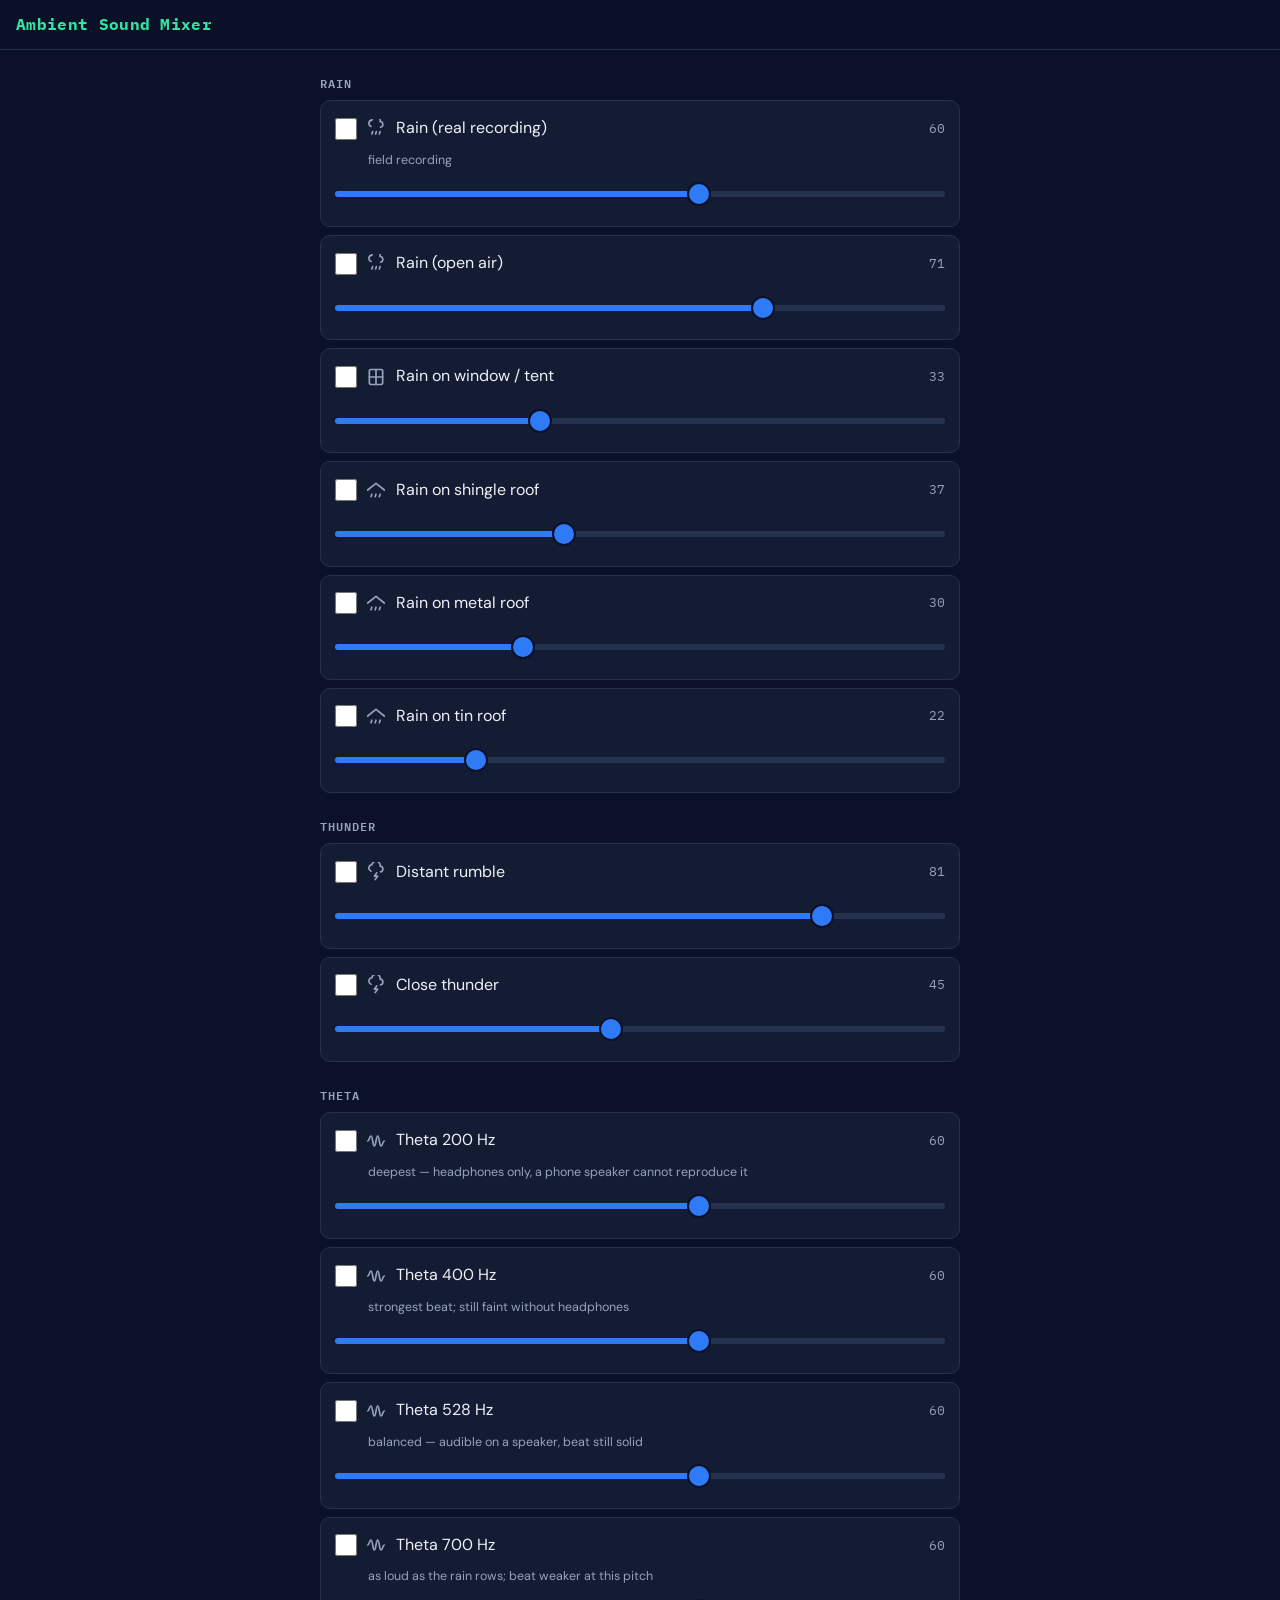
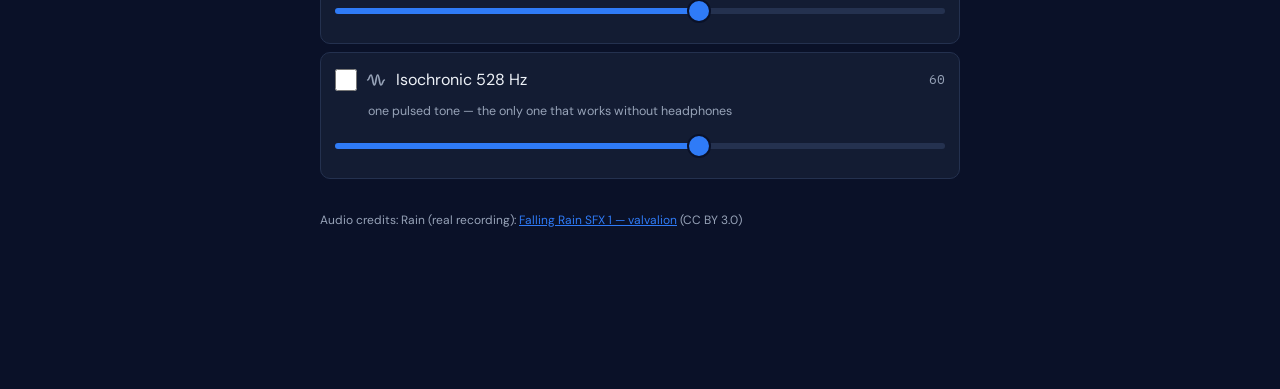
==== index.html @ 8d91d41c "Ambient Sound Mixer: layered rain, thunder and theta PWA An installable ambient mixer for sleep. Van" ====
<!DOCTYPE html>
<html lang="en">
<head>
<meta charset="UTF-8">

<!-- viewport-fit=cover puts content under the notch and home indicator, which is
     why app.css must use the safe-area insets. Zoom is deliberately NOT disabled:
     a game can opt out, a text-bearing tool must not. -->
<meta name="viewport" content="width=device-width, initial-scale=1, viewport-fit=cover">
<meta name="description" content="Layered rain, thunder and theta-wave mixer for sleep.">
<meta name="theme-color" content="#2f7bf7">

<!-- iOS ignores the manifest's icons array entirely for the home-screen icon. -->
<meta name="apple-mobile-web-app-capable" content="yes">
<meta name="mobile-web-app-capable" content="yes">
<meta name="apple-mobile-web-app-status-bar-style" content="black-translucent">
<meta name="apple-mobile-web-app-title" content="Sounds">
<link rel="apple-touch-icon" href="./icons/apple-touch-icon.png">

<link rel="icon" href="./icons/favicon.ico" sizes="any">
<link rel="manifest" href="./manifest.webmanifest">
<link rel="stylesheet" href="./styles/tokens.css">
<link rel="stylesheet" href="./styles/app.css">

<title>Ambient Sound Mixer</title>

<!-- Must run before any module. `beforeinstallprompt` can fire before a deferred
     module executes and it does NOT replay, so a listener registered only inside
     install-prompt.js misses it and the custom Install button never appears. -->
<script>
window.addEventListener('beforeinstallprompt', (e) => {
  e.preventDefault();
  window.__deferredPrompt = e;
});
</script>
</head>
<body>

<header class="app-bar">
  <h1 class="app-title">Ambient Sound Mixer</h1>
  <button id="install-button" class="btn btn-ghost" hidden>Install</button>
</header>

<!-- Row icons as an inline sprite: five glyphs that would otherwise be five
     requests and five more precache entries. `currentColor` lets them pick up
     the playing/idle colour from the row. -->
<svg class="sprite" aria-hidden="true" focusable="false" xmlns="http://www.w3.org/2000/svg">
  <symbol id="ic-rain" viewBox="0 0 24 24" fill="none" stroke="currentColor"
          stroke-width="2" stroke-linecap="round">
    <path d="M6 9a4 4 0 0 1 1-7.7A5 5 0 0 1 17 3a3.5 3.5 0 0 1 .5 6.9"/>
    <path d="M8 15l-1 3M12.5 15l-1 3M17 15l-1 3"/>
  </symbol>
  <symbol id="ic-roof" viewBox="0 0 24 24" fill="none" stroke="currentColor"
          stroke-width="2" stroke-linecap="round" stroke-linejoin="round">
    <path d="M2 12L12 4l10 8"/>
    <path d="M7 17l-1 3M12 17l-1 3M17 17l-1 3"/>
  </symbol>
  <symbol id="ic-window" viewBox="0 0 24 24" fill="none" stroke="currentColor"
          stroke-width="2" stroke-linecap="round" stroke-linejoin="round">
    <rect x="4" y="3" width="16" height="18" rx="2"/>
    <path d="M12 3v18M4 12h16"/>
  </symbol>
  <symbol id="ic-thunder" viewBox="0 0 24 24" fill="none" stroke="currentColor"
          stroke-width="2" stroke-linecap="round" stroke-linejoin="round">
    <path d="M6 11a4 4 0 0 1 1-7.7A5 5 0 0 1 17 5a3.5 3.5 0 0 1 .5 6.9"/>
    <path d="M13 13l-3 4h4l-3 4"/>
  </symbol>
  <symbol id="ic-wave" viewBox="0 0 24 24" fill="none" stroke="currentColor"
          stroke-width="2" stroke-linecap="round">
    <path d="M2 12c2 0 2-6 4-6s2 12 4 12 2-12 4-12 2 12 4 12 2-6 4-6"/>
  </symbol>
</svg>

<main class="wrap mixer" id="mixer"></main>

<!-- All three of these are fixed to the bottom. Stacked rather than layered,
     because they were previously sitting exactly on top of one another.
     sw-update.js and install-prompt.js find their elements by id, so nesting
     them changes nothing for either. Resume is last — nearest the thumb, and
     it is the one being tapped in the dark. -->
<div class="stack-bottom">
  <!-- Update toast. Shown when a new service worker is waiting. -->
  <div id="update-toast" class="toast" role="status" hidden>
    <span class="toast-text">New version available.</span>
    <button id="update-reload" class="btn" type="button">Reload</button>
  </div>

  <!-- iOS install hint. Shown only on iOS, only when not already installed. -->
  <div id="ios-banner" class="banner" hidden>
    <p class="banner-text">Install this app: tap <strong>Share</strong>, then <strong>Add to Home Screen</strong>.</p>
    <button id="ios-dismiss" class="btn btn-ghost" type="button" aria-label="Dismiss">Dismiss</button>
  </div>

  <!-- Playback cannot start without a tap (autoplay policy), so a restored mix
       waits behind this instead of silently doing nothing. -->
  <div id="resume-banner" class="banner banner-resume" hidden>
    <p class="banner-text">Your last mix is ready — <span id="resume-count"></span>.</p>
    <button id="resume-button" class="btn" type="button">Resume mix</button>
  </div>
</div>

<script type="module" src="./src/app.js"></script>
</body>
</html>
---- styles/tokens.css ----
/* Theme tokens. Override values here per app; never rewrite selectors in app.css. */

:root {
  --color-bg: #0a1128;
  --color-surface: #131c33;
  --color-border: #24314f;
  --color-accent-blue: #2f7bf7;
  --color-accent-green: #2fe6a0;
  --color-text: #eef2f8;
  --color-text-dim: #97a3b8;
  --color-danger: #ff5470;

  --font-data: 'IBM Plex Mono', ui-monospace, monospace;
  --font-prose: 'DM Sans', system-ui, sans-serif;

  --safe-top: env(safe-area-inset-top);
  --safe-bottom: env(safe-area-inset-bottom);
  --safe-left: env(safe-area-inset-left);
  --safe-right: env(safe-area-inset-right);

  --radius: 10px;
  --tap: 44px;              /* minimum touch target */
  --gap: 0.75rem;
}
---- styles/app.css ----
/* Self-hosted, not a CDN: a cross-origin font request is returned early by the
   service worker (sw.js leaves cross-origin to the browser), so an offline
   launch would silently fall back to system fonts. */
@font-face {
  font-family: 'DM Sans'; font-style: normal; font-weight: 400; font-display: swap;
  src: url('./fonts/dm-sans-400.woff2') format('woff2');
}
@font-face {
  font-family: 'DM Sans'; font-style: normal; font-weight: 700; font-display: swap;
  src: url('./fonts/dm-sans-700.woff2') format('woff2');
}
@font-face {
  font-family: 'IBM Plex Mono'; font-style: normal; font-weight: 400; font-display: swap;
  src: url('./fonts/plex-mono-400.woff2') format('woff2');
}
@font-face {
  font-family: 'IBM Plex Mono'; font-style: normal; font-weight: 600; font-display: swap;
  src: url('./fonts/plex-mono-600.woff2') format('woff2');
}
@font-face {
  font-family: 'IBM Plex Mono'; font-style: normal; font-weight: 700; font-display: swap;
  src: url('./fonts/plex-mono-700.woff2') format('woff2');
}

*, *::before, *::after { box-sizing: border-box; }

/* viewport-fit=cover + black-translucent means content sits under the notch and
   home indicator. Without these insets the top of the UI is unreachable. */
body {
  margin: 0;
  padding-top: var(--safe-top);
  padding-bottom: var(--safe-bottom);
  padding-left: var(--safe-left);
  padding-right: var(--safe-right);
  min-height: 100vh;
  background: var(--color-bg);
  color: var(--color-text);
  font-family: var(--font-prose);
  line-height: 1.55;
  -webkit-text-size-adjust: 100%;
}

.wrap { max-width: 42rem; margin: 0 auto; padding: var(--gap) 1rem 4rem; }

/* ── app bar ─────────────────────────────────────────────────────────── */
.app-bar {
  position: sticky; top: 0; z-index: 10;
  display: flex; align-items: center; gap: var(--gap);
  padding: var(--gap) 1rem;
  padding-top: calc(var(--gap) + var(--safe-top));
  margin-top: calc(-1 * var(--safe-top));
  background: color-mix(in srgb, var(--color-bg) 88%, transparent);
  backdrop-filter: blur(8px);
  border-bottom: 1px solid var(--color-border);
}
.app-title {
  margin: 0; flex: 1;
  font-family: var(--font-data); font-size: 1rem; font-weight: 700;
  letter-spacing: 0.02em; color: var(--color-accent-green);
}

/* ── controls ────────────────────────────────────────────────────────── */
.btn {
  min-height: var(--tap); min-width: var(--tap);
  padding: 0 1rem;
  border: 1px solid transparent; border-radius: var(--radius);
  background: var(--color-accent-blue); color: #06101f;
  font-family: var(--font-prose); font-size: 0.95rem; font-weight: 700;
  cursor: pointer;
}
.btn:hover { filter: brightness(1.08); }
.btn:disabled { opacity: 0.5; cursor: default; }
.btn-ghost {
  background: transparent; color: var(--color-text);
  border-color: var(--color-border); font-weight: 400;
}
.btn-ghost:hover { background: var(--color-surface); }
:where(button, input, a):focus-visible {
  outline: 2px solid var(--color-accent-green); outline-offset: 2px;
}

.input {
  flex: 1; min-height: var(--tap); padding: 0 0.85rem;
  border: 1px solid var(--color-border); border-radius: var(--radius);
  background: var(--color-surface); color: var(--color-text);
  font-family: var(--font-prose);
  font-size: 16px;   /* below 16px, iOS Safari zooms the page on focus */
}
.input::placeholder { color: var(--color-text-dim); }

.row { display: flex; gap: var(--gap); align-items: center; margin: var(--gap) 0; }
.row-end { justify-content: flex-end; }
.muted { color: var(--color-text-dim); font-size: 0.9rem; }

/* ── demo: notes list ────────────────────────────────────────────────── */
.notes { list-style: none; margin: var(--gap) 0; padding: 0; }
.note {
  display: flex; align-items: center; gap: var(--gap);
  padding: 0.6rem 0.85rem; margin-bottom: 0.5rem;
  background: var(--color-surface);
  border: 1px solid var(--color-border); border-radius: var(--radius);
}
.note-text { flex: 1; overflow-wrap: anywhere; }
.note-delete { padding: 0; font-size: 1.3rem; line-height: 1; color: var(--color-danger); }

/* ── banner + toast ──────────────────────────────────────────────────── */
.banner, .toast {
  position: fixed; left: 1rem; right: 1rem; z-index: 20;
  bottom: calc(1rem + var(--safe-bottom));
  display: flex; align-items: center; gap: var(--gap);
  padding: 0.75rem 1rem;
  background: var(--color-surface);
  border: 1px solid var(--color-border); border-radius: var(--radius);
  box-shadow: 0 8px 28px rgb(0 0 0 / 45%);
}
.banner[hidden], .toast[hidden] { display: none; }
.banner-text, .toast-text { flex: 1; margin: 0; font-size: 0.92rem; }
.toast { border-color: var(--color-accent-green); }

@media (min-width: 34rem) {
  .banner, .toast { left: auto; right: 1rem; max-width: 26rem; }
}

/* ── mixer ───────────────────────────────────────────────────────────── */
.sprite { display: none; }

/* Room for the fixed stack, which can be three banners deep. */
.mixer { padding-bottom: 10rem; }

.mix-section { margin: 1.5rem 0 var(--gap); }
.mix-section:first-child { margin-top: var(--gap); }
.section-title {
  margin: 0 0 0.5rem;
  font-family: var(--font-data); font-size: 0.74rem; font-weight: 600;
  text-transform: uppercase; letter-spacing: 0.08em;
  color: var(--color-text-dim);
}
.srow-list { list-style: none; margin: 0; padding: 0; }

.srow {
  padding: 0.35rem 0.85rem 0.6rem; margin-bottom: 0.5rem;
  background: var(--color-surface);
  border: 1px solid var(--color-border); border-radius: var(--radius);
}
.srow-head {
  display: flex; align-items: center; gap: 0.6rem;
  min-height: var(--tap); cursor: pointer;
}
.srow-check {
  width: 22px; height: 22px; flex: none; margin: 0;
  accent-color: var(--color-accent-green);
}
.srow-icon { width: 20px; height: 20px; flex: none; color: var(--color-text-dim); }
.srow-label { flex: 1; }
.srow-value {
  font-family: var(--font-data); font-size: 0.8rem;
  color: var(--color-text-dim); font-variant-numeric: tabular-nums;
}
.srow-caption { margin: 0 0 0.15rem 2.1rem; font-size: 0.78rem; color: var(--color-text-dim); }
.srow-note { margin: 0.35rem 0 0; font-size: 0.8rem; color: var(--color-danger); }
.srow-note[hidden] { display: none; }

.srow--playing { border-color: var(--color-accent-green); }
.srow--playing .srow-icon { color: var(--color-accent-green); }
.srow--pending { border-style: dashed; border-color: var(--color-accent-blue); }
.srow--busy .srow-icon { opacity: 0.4; }
.srow--missing { border-color: var(--color-danger); }
.srow--missing .srow-head, .srow--missing .srow-vol { opacity: 0.45; }

/* Range input. WebKit and Moz pseudo-elements CANNOT share a selector list —
   one unrecognised pseudo invalidates the whole rule — so these stay split. */
.srow-vol {
  -webkit-appearance: none; appearance: none;
  display: block; width: 100%; height: var(--tap);   /* full 44px hit area */
  margin: 0; padding: 0; background: transparent; cursor: pointer;
  /* Without this the page steals the horizontal drag and the slider only moves
     on the second try. Verify on the actual phone, not the desktop. */
  touch-action: pan-y;
}
.srow-vol:disabled { cursor: default; }

/* WebKit has no ::-webkit-slider-progress, so the filled portion is a gradient
   driven from JS via --fill. Custom properties inherit into pseudo-elements. */
.srow-vol::-webkit-slider-runnable-track {
  height: 6px; border-radius: 3px;
  background: linear-gradient(to right,
    var(--color-accent-blue) var(--fill, 60%), var(--color-border) var(--fill, 60%));
}
.srow-vol::-webkit-slider-thumb {
  -webkit-appearance: none; appearance: none;
  width: 24px; height: 24px; border-radius: 50%;
  background: var(--color-accent-blue); border: 2px solid var(--color-bg);
  margin-top: -9px;                       /* (6 - 24) / 2 — centre on the track */
}
.srow-vol::-moz-range-track { height: 6px; border-radius: 3px; background: var(--color-border); }
.srow-vol::-moz-range-progress { height: 6px; border-radius: 3px; background: var(--color-accent-blue); }
.srow-vol::-moz-range-thumb {
  width: 24px; height: 24px; border: 2px solid var(--color-bg); border-radius: 50%;
  background: var(--color-accent-blue);
}

/* ── bottom stack ────────────────────────────────────────────────────── */
.stack-bottom {
  position: fixed; z-index: 20;
  left: 1rem; right: 1rem; bottom: calc(1rem + var(--safe-bottom));
  display: flex; flex-direction: column; gap: 0.5rem;
}
/* The children keep .banner/.toast for their look but are laid out by the
   stack, not by their own fixed positioning. */
.stack-bottom > .banner, .stack-bottom > .toast {
  position: static; left: auto; right: auto; bottom: auto; max-width: none;
}
.banner-resume { border-color: var(--color-accent-blue); }

@media (min-width: 34rem) {
  .stack-bottom { left: auto; right: 1rem; width: min(26rem, calc(100vw - 2rem)); }
}

/* ── credits ─────────────────────────────────────────────────────────── */
.credit-line {
  margin: 2rem 0 0; font-size: 0.75rem; line-height: 1.5;
  color: var(--color-text-dim);
}
.credit-line a { color: var(--color-accent-blue); }

.notice {
  margin: var(--gap) 0; padding: 0.6rem 0.85rem;
  background: var(--color-surface);
  border: 1px solid var(--color-danger); border-radius: var(--radius);
  font-size: 0.85rem;
}
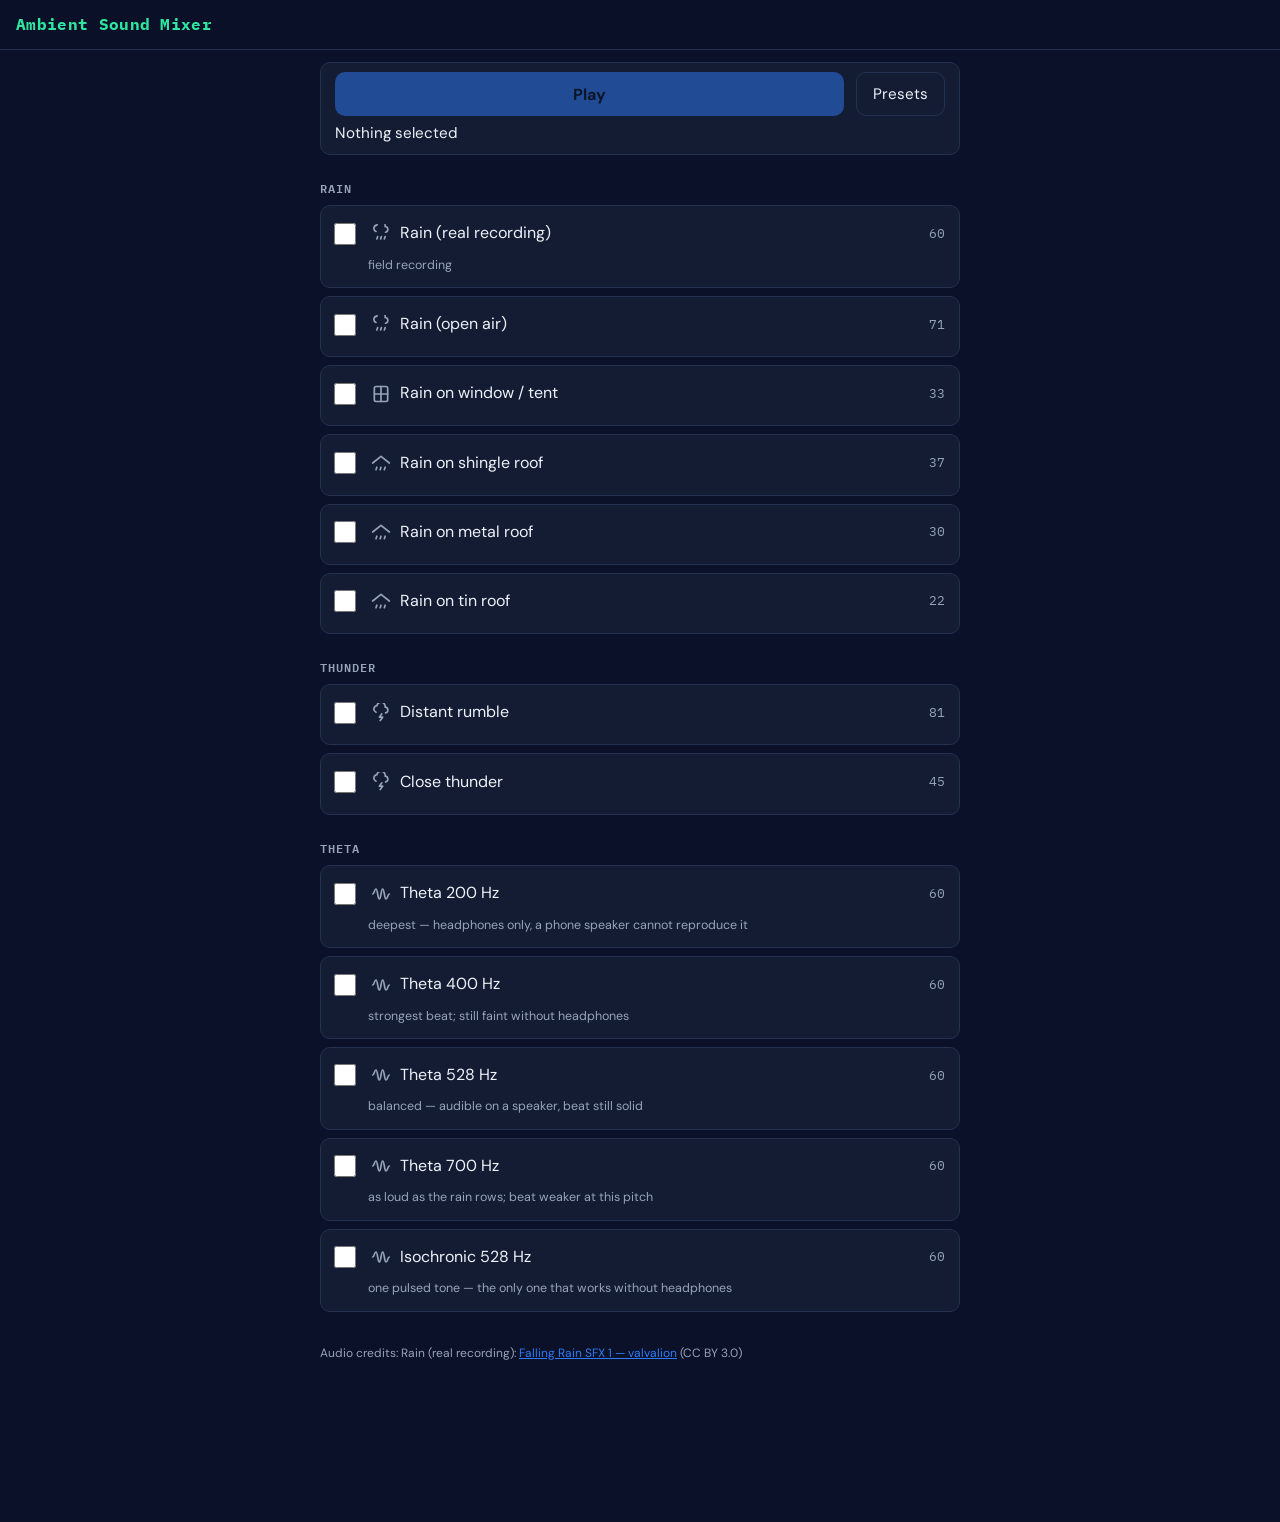
==== commit 07badc9d: "Add master transport, named presets, and single-slider volume Play/Stop at the top starts or silence" ====
--- a/index.html
+++ b/index.html
@@ -71,6 +71,30 @@
   </symbol>
 </svg>
 
+<div class="wrap transport-wrap">
+  <div class="transport">
+    <button id="master-toggle" class="btn btn-master" type="button" aria-pressed="false">
+      <span id="master-label">Play</span>
+    </button>
+    <div class="transport-now">
+      <span id="preset-name" class="preset-name">No mix</span>
+      <span id="preset-state" class="preset-state"></span>
+    </div>
+    <button id="preset-toggle" class="btn btn-ghost" type="button"
+            aria-expanded="false" aria-controls="preset-panel">Presets</button>
+  </div>
+
+  <div id="preset-panel" class="preset-panel" hidden>
+    <ul id="preset-list" class="preset-list"></ul>
+    <form id="preset-form" class="preset-form">
+      <input id="preset-input" class="input" type="text" maxlength="40"
+             placeholder="Name this mix" autocomplete="off" enterkeyhint="done">
+      <button class="btn" type="submit">Save</button>
+    </form>
+    <p id="preset-hint" class="muted preset-hint">Saving with an existing name replaces it.</p>
+  </div>
+</div>
+
 <main class="wrap mixer" id="mixer"></main>
 
 <!-- All three of these are fixed to the bottom. Stacked rather than layered,
--- a/styles/app.css
+++ b/styles/app.css
@@ -142,14 +142,30 @@
   background: var(--color-surface);
   border: 1px solid var(--color-border); border-radius: var(--radius);
 }
-.srow-head {
-  display: flex; align-items: center; gap: 0.6rem;
-  min-height: var(--tap); cursor: pointer;
+.srow-head { display: flex; align-items: center; gap: 0.2rem; }
+/* The checkbox draws at 22px but must be HIT at 44. Splitting the header into
+   two controls cost the old whole-row label, and a bare 22px checkbox is a
+   miserable target in the dark. The negative margin keeps the visual alignment
+   where it was. */
+.srow-switch {
+  display: flex; align-items: center; justify-content: center;
+  width: var(--tap); height: var(--tap); flex: none;
+  margin-left: -0.7rem; cursor: pointer;
 }
 .srow-check {
-  width: 22px; height: 22px; flex: none; margin: 0;
+  width: 22px; height: 22px; margin: 0;
   accent-color: var(--color-accent-green);
-}
+  cursor: pointer;
+}
+/* The row body is a button, not part of the checkbox's label: tapping it picks
+   this row as the one showing its volume, without toggling playback. */
+.srow-focus {
+  flex: 1; display: flex; align-items: center; gap: 0.6rem;
+  min-height: var(--tap); padding: 0; min-width: 0;
+  background: transparent; border: 0; color: inherit;
+  font: inherit; text-align: left; cursor: pointer;
+}
+.srow-focus:disabled { cursor: default; }
 .srow-icon { width: 20px; height: 20px; flex: none; color: var(--color-text-dim); }
 .srow-label { flex: 1; }
 .srow-value {
@@ -166,6 +182,18 @@
 .srow--busy .srow-icon { opacity: 0.4; }
 .srow--missing { border-color: var(--color-danger); }
 .srow--missing .srow-head, .srow--missing .srow-vol { opacity: 0.45; }
+
+/* Exactly ONE slider is on screen at a time — the row last selected — and none
+   at all after touching Play/Stop or Presets. Anything looser leaves draggable
+   surface that a scrolling thumb finds on its way down the page, silently
+   changing the volume of something already playing.
+
+   display:none rather than visibility/opacity so it leaves the layout entirely,
+   and the input is also `disabled` from JS so it cannot be reached by tab. */
+.srow:not(.srow--open) .srow-vol { display: none; }
+.srow--open { padding-bottom: 0.6rem; }
+/* The selected row is visibly the one being adjusted. */
+.srow--open .srow-label { color: var(--color-accent-blue); }
 
 /* Range input. WebKit and Moz pseudo-elements CANNOT share a selector list —
    one unrecognised pseudo invalidates the whole rule — so these stay split. */
@@ -216,6 +244,66 @@
   .stack-bottom { left: auto; right: 1rem; width: min(26rem, calc(100vw - 2rem)); }
 }
 
+/* ── transport + presets ─────────────────────────────────────────────── */
+.transport-wrap { padding-bottom: 0; }
+.transport {
+  display: flex; align-items: center; flex-wrap: wrap; gap: 0.5rem var(--gap);
+  padding: 0.6rem 0.85rem;
+  background: var(--color-surface);
+  border: 1px solid var(--color-border); border-radius: var(--radius);
+}
+/* Deliberately the largest target on the page: it is the one control reached
+   for in the dark, half asleep, so it takes all the width the row has left. */
+.btn-master { flex: 1; font-size: 1rem; }
+.btn-master[aria-pressed="true"] {
+  background: var(--color-accent-green);
+}
+/* Its own full-width line rather than squeezed between the two buttons, which
+   left it 99px on a 375px phone — not enough to read a mix name at a glance,
+   and reading it is the entire reason presets are named. */
+.transport-now {
+  order: 3; flex-basis: 100%; min-width: 0; line-height: 1.3;
+}
+.preset-name {
+  display: block; font-size: 0.95rem;
+  overflow: hidden; text-overflow: ellipsis; white-space: nowrap;
+}
+.preset-state {
+  display: block; font-family: var(--font-data);
+  font-size: 0.72rem; color: var(--color-text-dim);
+}
+
+.preset-panel {
+  margin-top: 0.5rem; padding: 0.6rem 0.85rem 0.8rem;
+  background: var(--color-surface);
+  border: 1px solid var(--color-border); border-radius: var(--radius);
+}
+.preset-panel[hidden] { display: none; }
+.preset-list { list-style: none; margin: 0 0 0.6rem; padding: 0; }
+.preset-list:empty { display: none; }
+.preset-item { display: flex; align-items: center; gap: 0.4rem; margin-bottom: 0.35rem; }
+.preset-load {
+  flex: 1; min-height: var(--tap); padding: 0 0.85rem;
+  text-align: left; border-radius: var(--radius);
+  border: 1px solid var(--color-border); background: transparent;
+  color: var(--color-text); font-family: var(--font-prose); font-size: 0.95rem;
+  cursor: pointer;
+}
+.preset-load:hover { background: var(--color-bg); }
+.preset-load[aria-current="true"] { border-color: var(--color-accent-green); }
+.preset-count { color: var(--color-text-dim); font-size: 0.8rem; margin-left: 0.4rem; }
+.preset-delete {
+  min-height: var(--tap); min-width: var(--tap);
+  border: 1px solid var(--color-border); border-radius: var(--radius);
+  background: transparent; color: var(--color-danger);
+  font-size: 1.2rem; line-height: 1; cursor: pointer;
+}
+.preset-delete[aria-pressed="true"] {
+  background: var(--color-danger); color: #150409; border-color: var(--color-danger);
+}
+.preset-form { display: flex; gap: 0.5rem; }
+.preset-hint { margin: 0.5rem 0 0; font-size: 0.78rem; }
+
 /* ── credits ─────────────────────────────────────────────────────────── */
 .credit-line {
   margin: 2rem 0 0; font-size: 0.75rem; line-height: 1.5;
